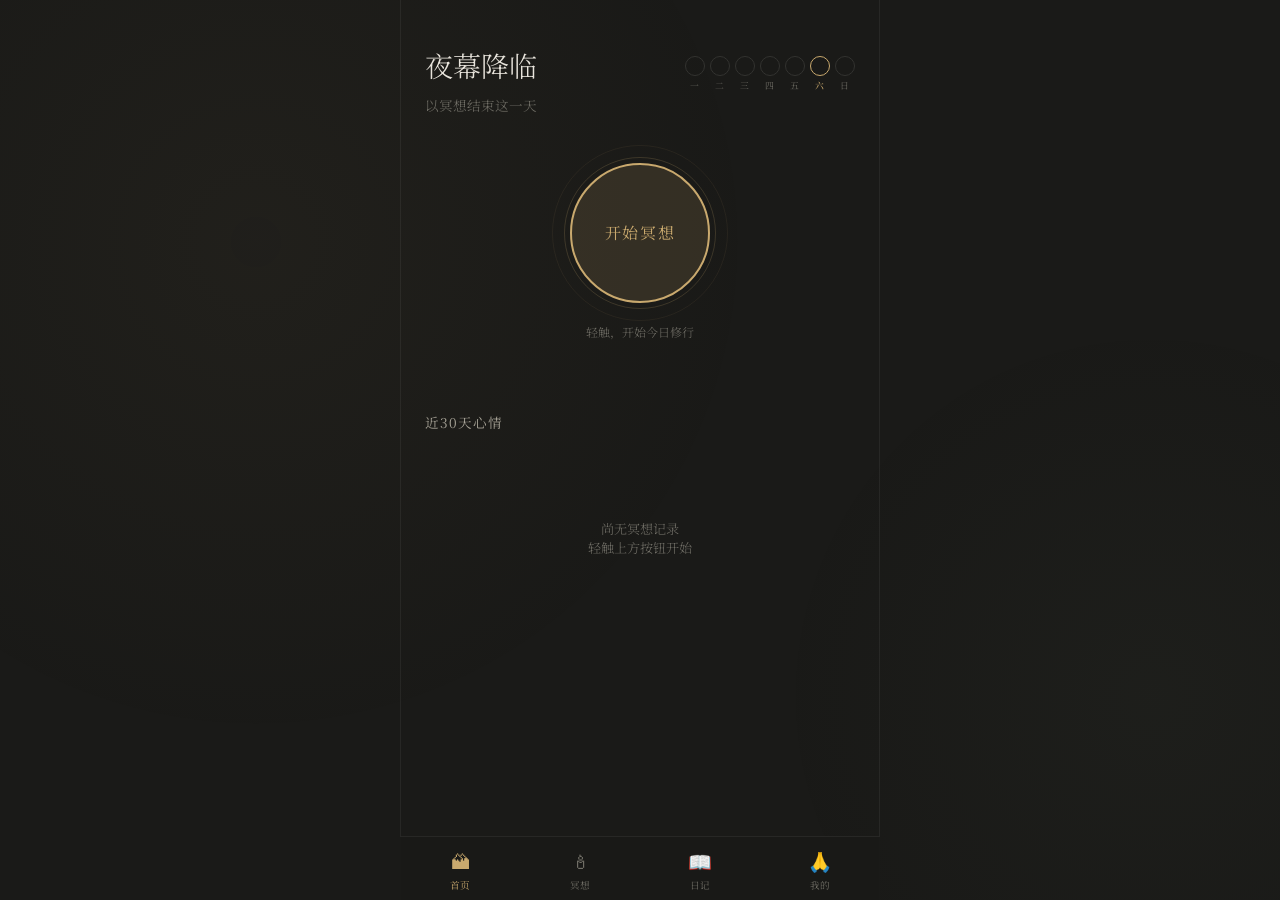
==== index.html @ 870e359d "init: 禅心·冥想日记 v1.0 - 7个页面：首页、冥想设置、计时器、复盘、日记、个人中心、设置 - 20种冥想类型（南传/大乘/身心法门） - 4种法器提示音（木鱼/引磬/丁夏/颂钵，Web " ====
<!DOCTYPE html>
<html lang="zh-CN">
<head>
<meta charset="UTF-8">
<meta name="viewport" content="width=device-width, initial-scale=1.0">
<title>禅心 · 冥想日记</title>
<link rel="preconnect" href="https://fonts.googleapis.com">
<link href="https://fonts.googleapis.com/css2?family=Noto+Serif+SC:wght@200;300;400;500;600&family=EB+Garamond:ital,wght@0,400;0,500;1,400&display=swap" rel="stylesheet">
<link rel="stylesheet" href="css/style.css">
</head>
<body>

<div class="atmosphere"></div>

<div class="app-container">
  <div class="page-content">
    <div class="home-top-row">
      <div class="home-greeting">
        <h1 id="greeting-text">静坐片刻</h1>
        <p id="greeting-sub">让心安住于当下</p>
      </div>
      <div class="week-dots" id="week-dots"></div>
    </div>

    <div class="start-section">
      <a href="meditate.html" class="start-btn">开始冥想</a>
      <div class="start-hint">轻触，开始今日修行</div>
    </div>

    <!-- 近30天心情 -->
    <div class="mood-scatter-section">
      <div class="section-header">
        <h2>近30天心情</h2>
      </div>
      <div class="mood-scatter-container" id="mood-scatter">
        <div class="mood-scatter-empty">尚无冥想记录</div>
      </div>
    </div>
  </div>
</div>

<div class="tab-bar">
  <a class="tab-item active" href="index.html">
    <span class="tab-icon">🏔</span>
    <span class="tab-label">首页</span>
  </a>
  <a class="tab-item" href="meditate.html">
    <span class="tab-icon">🕯</span>
    <span class="tab-label">冥想</span>
  </a>
  <a class="tab-item" href="journal.html">
    <span class="tab-icon">📖</span>
    <span class="tab-label">日记</span>
  </a>
  <a class="tab-item" href="profile.html">
    <span class="tab-icon">🙏</span>
    <span class="tab-label">我的</span>
  </a>
</div>

<div class="toast" id="toast"></div>

<script src="js/constants.js"></script>
<script src="js/store.js"></script>
<script src="js/utils.js"></script>
<script src="js/home.js"></script>
</body>
</html>
---- css/style.css ----
/* ===== CSS Variables ===== */
:root {
  --bg-deep: #1a1a18;
  --bg-surface: #222220;
  --bg-card: #2a2a27;
  --bg-elevated: #333330;
  --text-primary: #e8e4dc;
  --text-secondary: #a8a498;
  --text-muted: #706e66;
  --accent-gold: #c9a96e;
  --accent-gold-soft: rgba(201,169,110,0.15);
  --accent-sage: #8fa886;
  --accent-sage-soft: rgba(143,168,134,0.15);
  --accent-rose: #b8898a;
  --accent-rose-soft: rgba(184,137,138,0.15);
  --accent-sky: #8aacb8;
  --accent-sky-soft: rgba(138,172,184,0.15);
  --border-subtle: rgba(255,255,255,0.06);
  --border-light: rgba(255,255,255,0.1);
  --radius-sm: 8px;
  --radius-md: 12px;
  --radius-lg: 20px;
  --radius-xl: 28px;
  --shadow-soft: 0 4px 24px rgba(0,0,0,0.3);
  --shadow-glow: 0 0 40px rgba(201,169,110,0.08);
  --font-serif: 'Noto Serif SC', 'EB Garamond', serif;
  --font-display: 'EB Garamond', 'Noto Serif SC', serif;
}

* { margin: 0; padding: 0; box-sizing: border-box; }
html { font-size: 16px; scroll-behavior: smooth; }

body {
  font-family: var(--font-serif);
  background: var(--bg-deep);
  color: var(--text-primary);
  min-height: 100vh;
  overflow-x: hidden;
  -webkit-font-smoothing: antialiased;
}

.app-container {
  max-width: 480px;
  margin: 0 auto;
  min-height: 100vh;
  position: relative;
}

/* ===== Background Atmosphere ===== */
.atmosphere {
  position: fixed;
  top: 0; left: 0; right: 0; bottom: 0;
  pointer-events: none;
  z-index: 0;
  overflow: hidden;
}

.atmosphere::before {
  content: '';
  position: absolute;
  top: -30%; left: -20%;
  width: 80vw; height: 80vw;
  background: radial-gradient(ellipse, rgba(201,169,110,0.04) 0%, transparent 70%);
  animation: floatOrb 20s ease-in-out infinite;
}

.atmosphere::after {
  content: '';
  position: absolute;
  bottom: -20%; right: -20%;
  width: 60vw; height: 60vw;
  background: radial-gradient(ellipse, rgba(143,168,134,0.03) 0%, transparent 70%);
  animation: floatOrb 25s ease-in-out infinite reverse;
}

@keyframes floatOrb {
  0%, 100% { transform: translate(0, 0); }
  33% { transform: translate(5vw, -3vh); }
  66% { transform: translate(-3vw, 5vh); }
}

/* ===== Navigation ===== */
.nav-bar {
  position: sticky;
  top: 0;
  z-index: 100;
  display: flex;
  align-items: center;
  justify-content: space-between;
  padding: 16px 24px;
  background: rgba(26,26,24,0.85);
  backdrop-filter: blur(20px);
  -webkit-backdrop-filter: blur(20px);
  border-bottom: 1px solid var(--border-subtle);
}

.nav-brand {
  font-family: var(--font-display);
  font-size: 1.25rem;
  font-weight: 400;
  color: var(--accent-gold);
  letter-spacing: 0.08em;
}

.nav-brand span {
  font-size: 0.75rem;
  color: var(--text-muted);
  margin-left: 8px;
  letter-spacing: 0.15em;
  text-transform: uppercase;
}

.nav-actions { display: flex; gap: 8px; }

.nav-btn {
  width: 36px; height: 36px;
  border-radius: 50%;
  border: 1px solid var(--border-light);
  background: transparent;
  color: var(--text-secondary);
  cursor: pointer;
  display: flex;
  align-items: center;
  justify-content: center;
  font-size: 0.85rem;
  transition: all 0.3s ease;
}

.nav-btn:hover {
  border-color: var(--accent-gold);
  color: var(--accent-gold);
}

/* ===== Page Content ===== */
.page-content {
  padding: 0 24px 100px;
  position: relative;
  z-index: 1;
  animation: fadeIn 0.5s ease;
}

@keyframes fadeIn {
  from { opacity: 0; transform: translateY(12px); }
  to { opacity: 1; transform: translateY(0); }
}

/* ===== Home: Top Row (Greeting + Week Dots) ===== */
.home-top-row {
  display: flex;
  align-items: flex-start;
  justify-content: space-between;
  gap: 12px;
  padding: 48px 0 8px;
}

.home-greeting { flex: 1; }

.home-greeting h1 {
  font-family: var(--font-display);
  font-size: 1.75rem;
  font-weight: 300;
  line-height: 1.4;
  color: var(--text-primary);
}

.home-greeting p {
  font-size: 0.85rem;
  color: var(--text-muted);
  margin-top: 8px;
  font-weight: 300;
}

/* ===== Week Section (compact, right side of greeting) ===== */
.week-dots {
  display: flex;
  flex-direction: column;
  align-items: center;
  gap: 4px;
  padding-top: 8px;
  flex-shrink: 0;
}

.week-dot-row {
  display: flex;
  align-items: center;
  gap: 5px;
}

.week-dot-item {
  display: flex;
  flex-direction: column;
  align-items: center;
  gap: 3px;
}

.week-dot-label {
  font-size: 0.55rem;
  color: var(--text-muted);
  letter-spacing: 0.02em;
}

.week-dot-label.today {
  color: var(--accent-gold);
  font-weight: 500;
}

.week-dot-circle {
  width: 20px;
  height: 20px;
  border-radius: 50%;
  border: 1.5px solid var(--bg-elevated);
  background: transparent;
  transition: all 0.4s ease;
  position: relative;
}

.week-dot-circle.filled {
  border-color: var(--accent-gold);
  background: var(--accent-gold);
  box-shadow: 0 0 8px rgba(201,169,110,0.2);
}

.week-dot-circle.filled::after {
  content: '';
  position: absolute;
  top: 50%;
  left: 50%;
  transform: translate(-50%, -50%);
  width: 5px;
  height: 5px;
  border-radius: 50%;
  background: var(--bg-deep);
}

.week-dot-circle.today-empty {
  border-color: var(--accent-gold);
}

/* ===== Mood Scatter Section ===== */
.mood-scatter-section {
  margin-top: 4px;
}

.mood-scatter-container {
  position: relative;
  width: 100%;
  height: 180px;
  border-radius: var(--radius-lg);
  overflow: hidden;
}

.mood-scatter-empty {
  position: absolute;
  top: 50%;
  left: 50%;
  transform: translate(-50%, -50%);
  font-size: 0.82rem;
  color: var(--text-muted);
  font-weight: 300;
  text-align: center;
}

.mood-bubble {
  position: absolute;
  border-radius: 50%;
  display: flex;
  align-items: center;
  justify-content: center;
  font-size: 1.1rem;
  cursor: default;
  user-select: none;
  transition: transform 0.15s ease;
  animation: bubbleIn 0.5s cubic-bezier(0.34, 1.56, 0.64, 1) both;
}

.mood-bubble:hover {
  transform: scale(1.15);
}

.mood-bubble-label {
  position: absolute;
  bottom: -16px;
  left: 50%;
  transform: translateX(-50%);
  font-size: 0.6rem;
  color: var(--text-muted);
  white-space: nowrap;
  pointer-events: none;
}

@keyframes bubbleIn {
  0% { transform: scale(0); opacity: 0; }
  100% { transform: scale(1); opacity: 1; }
}

/* ===== Start Button ===== */
.start-section {
  display: flex;
  flex-direction: column;
  align-items: center;
  padding: 40px 0;
}

.start-btn {
  width: 140px; height: 140px;
  border-radius: 50%;
  border: 2px solid var(--accent-gold);
  background: var(--accent-gold-soft);
  color: var(--accent-gold);
  font-family: var(--font-serif);
  font-size: 1rem;
  font-weight: 400;
  cursor: pointer;
  position: relative;
  transition: all 0.4s ease;
  letter-spacing: 0.1em;
  display: flex;
  align-items: center;
  justify-content: center;
  text-decoration: none;
  text-align: center;
  line-height: 1.4;
}

.start-btn::before {
  content: '';
  position: absolute;
  inset: -8px;
  border-radius: 50%;
  border: 1px solid rgba(201,169,110,0.2);
  animation: pulseRing 3s ease-in-out infinite;
}

.start-btn::after {
  content: '';
  position: absolute;
  inset: -20px;
  border-radius: 50%;
  border: 1px solid rgba(201,169,110,0.08);
  animation: pulseRing 3s ease-in-out infinite 0.5s;
}

@keyframes pulseRing {
  0%, 100% { transform: scale(1); opacity: 1; }
  50% { transform: scale(1.08); opacity: 0.5; }
}

.start-btn:hover {
  background: rgba(201,169,110,0.25);
  transform: scale(1.05);
  box-shadow: var(--shadow-glow);
}

.start-hint {
  font-size: 0.75rem;
  color: var(--text-muted);
  margin-top: 20px;
  font-weight: 300;
}

/* ===== Section Header ===== */
.section-header {
  display: flex;
  align-items: center;
  justify-content: space-between;
  margin: 32px 0 16px;
}

.section-header h2 {
  font-size: 0.85rem;
  font-weight: 400;
  color: var(--text-secondary);
  letter-spacing: 0.08em;
}

.section-header a {
  font-size: 0.75rem;
  color: var(--accent-gold);
  text-decoration: none;
  cursor: pointer;
}

/* ===== Entry Card ===== */
.entry-card {
  background: var(--bg-card);
  border: 1px solid var(--border-subtle);
  border-radius: var(--radius-md);
  padding: 18px 20px;
  margin-bottom: 12px;
  cursor: pointer;
  transition: all 0.3s ease;
}

.entry-card:hover {
  border-color: var(--border-light);
  transform: translateY(-1px);
}

.entry-card-header {
  display: flex;
  align-items: center;
  justify-content: space-between;
  margin-bottom: 10px;
}

.entry-type-badge {
  font-size: 0.7rem;
  padding: 3px 10px;
  border-radius: 20px;
  font-weight: 400;
  letter-spacing: 0.03em;
}

.badge-focus { background: var(--accent-gold-soft); color: var(--accent-gold); }
.badge-breath { background: var(--accent-sage-soft); color: var(--accent-sage); }
.badge-body { background: var(--accent-rose-soft); color: var(--accent-rose); }
.badge-loving { background: var(--accent-sky-soft); color: var(--accent-sky); }

.entry-date { font-size: 0.7rem; color: var(--text-muted); }

.entry-moods {
  display: flex;
  align-items: center;
  gap: 8px;
  margin-bottom: 8px;
  font-size: 0.8rem;
  color: var(--text-secondary);
}

.mood-arrow { color: var(--text-muted); font-size: 0.7rem; }

.entry-insight {
  font-size: 0.8rem;
  color: var(--text-secondary);
  line-height: 1.6;
  font-weight: 300;
  display: -webkit-box;
  -webkit-line-clamp: 2;
  -webkit-box-orient: vertical;
  overflow: hidden;
}

.entry-duration { font-size: 0.7rem; color: var(--text-muted); margin-top: 8px; }

/* ===== Setup: Meditate Page ===== */
.setup-header { text-align: center; padding: 48px 0 32px; }

.setup-header h1 {
  font-family: var(--font-display);
  font-size: 1.5rem;
  font-weight: 300;
  margin-bottom: 8px;
}

.setup-header p { font-size: 0.8rem; color: var(--text-muted); font-weight: 300; }

.setup-section { margin-bottom: 28px; }
.setup-section:first-child { margin-top: 20px; }

.setup-label {
  font-size: 0.75rem;
  color: var(--text-muted);
  letter-spacing: 0.1em;
  margin-bottom: 12px;
  text-transform: uppercase;
}

.mood-grid { display: grid; grid-template-columns: repeat(3, 1fr); gap: 10px; }

.mood-option {
  background: var(--bg-card);
  border: 1px solid var(--border-subtle);
  border-radius: var(--radius-md);
  padding: 14px 8px;
  text-align: center;
  cursor: pointer;
  transition: all 0.3s ease;
}

.mood-option:hover { border-color: var(--border-light); }

.mood-option.selected {
  border-color: var(--accent-gold);
  background: var(--accent-gold-soft);
}

.mood-icon { font-size: 1.4rem; margin-bottom: 6px; display: block; }
.mood-name { font-size: 0.72rem; color: var(--text-secondary); font-weight: 400; }

.type-scroll {
  display: flex;
  flex-wrap: wrap;
  gap: 10px;
}

.type-scroll::-webkit-scrollbar { display: none; }

.type-option {
  background: var(--bg-card);
  border: 1px solid var(--border-subtle);
  border-radius: var(--radius-lg);
  padding: 12px 16px;
  text-align: center;
  cursor: pointer;
  transition: all 0.3s ease;
  flex: 1 1 calc(33.33% - 8px);
  min-width: 90px;
  max-width: calc(50% - 6px);
}

.type-option:hover { border-color: var(--border-light); }

.type-option.selected {
  border-color: var(--accent-sage);
  background: var(--accent-sage-soft);
}

.type-icon { font-size: 1.3rem; margin-bottom: 6px; display: block; }
.type-name { font-size: 0.72rem; color: var(--text-secondary); font-weight: 400; }

.duration-presets { display: flex; flex-wrap: wrap; gap: 10px; margin-bottom: 16px; }

.duration-preset {
  flex: 1 1 calc(16.66% - 10px);
  min-width: 56px;
  background: var(--bg-card);
  border: 1px solid var(--border-subtle);
  border-radius: var(--radius-sm);
  padding: 12px 8px;
  text-align: center;
  cursor: pointer;
  transition: all 0.3s ease;
  font-family: var(--font-serif);
  font-size: 0.85rem;
  color: var(--text-secondary);
}

.duration-preset:hover { border-color: var(--border-light); }

.duration-preset.selected {
  border-color: var(--accent-gold);
  background: var(--accent-gold-soft);
  color: var(--accent-gold);
}

.duration-preset small {
  display: block;
  font-size: 0.65rem;
  color: var(--text-muted);
  margin-top: 2px;
}

.sound-scroll { display: flex; gap: 10px; }

.sound-option {
  flex: 1;
  background: var(--bg-card);
  border: 1px solid var(--border-subtle);
  border-radius: var(--radius-md);
  padding: 14px 12px;
  text-align: center;
  cursor: pointer;
  transition: all 0.3s ease;
  position: relative;
}

.sound-option:hover { border-color: var(--border-light); }

.sound-option.selected {
  border-color: var(--accent-gold);
  background: var(--accent-gold-soft);
}

.sound-option .sound-icon { font-size: 1.4rem; display: block; margin-bottom: 6px; }
.sound-option .sound-name { font-size: 0.72rem; color: var(--text-secondary); font-weight: 400; }

.sound-option .sound-play {
  position: absolute;
  top: 6px; right: 8px;
  width: 20px; height: 20px;
  border-radius: 50%;
  border: none;
  background: transparent;
  color: var(--text-muted);
  font-size: 0.6rem;
  cursor: pointer;
  display: flex;
  align-items: center;
  justify-content: center;
  transition: all 0.2s ease;
  padding: 0;
}

.sound-option .sound-play:hover { color: var(--accent-gold); }
.sound-option.selected .sound-play { color: var(--accent-gold); }

/* ===== Type "More" Button ===== */
.type-more-btn {
  background: var(--bg-card);
  border: 1px dashed var(--border-light);
  border-radius: var(--radius-lg);
  padding: 12px 16px;
  text-align: center;
  cursor: pointer;
  transition: all 0.3s ease;
  flex: 1 1 calc(33.33% - 8px);
  min-width: 90px;
  max-width: calc(50% - 6px);
  display: flex;
  flex-direction: column;
  align-items: center;
  justify-content: center;
  gap: 6px;
}

.type-more-btn:hover {
  border-color: var(--accent-gold);
  background: var(--accent-gold-soft);
}

.type-more-icon {
  font-size: 1.3rem;
  color: var(--text-muted);
}

.type-more-text {
  font-size: 0.72rem;
  color: var(--text-muted);
  font-weight: 400;
}

/* ===== Duration "Custom" Button ===== */
.duration-custom-btn {
  flex: 1 1 calc(16.66% - 10px);
  min-width: 56px;
  background: var(--bg-card);
  border: 1px dashed var(--border-light);
  border-radius: var(--radius-sm);
  padding: 12px 8px;
  text-align: center;
  cursor: pointer;
  transition: all 0.3s ease;
  font-family: var(--font-serif);
  font-size: 0.85rem;
  color: var(--text-muted);
  display: flex;
  flex-direction: column;
  align-items: center;
  gap: 2px;
}

.duration-custom-btn:hover {
  border-color: var(--accent-gold);
  color: var(--accent-gold);
}

.duration-custom-btn.selected {
  border-color: var(--accent-gold);
  border-style: solid;
  background: var(--accent-gold-soft);
  color: var(--accent-gold);
}

.duration-custom-btn small {
  display: block;
  font-size: 0.65rem;
  color: var(--text-muted);
  margin-top: 2px;
}

/* ===== Setup Bottom Sheet (Type Picker / Custom Duration) ===== */
.setup-sheet-overlay {
  display: none;
  position: fixed;
  inset: 0;
  background: rgba(0,0,0,0.6);
  z-index: 250;
  align-items: flex-end;
  justify-content: center;
}

.setup-sheet-overlay.active { display: flex; animation: fadeIn 0.3s ease; }

.setup-sheet {
  width: 100%;
  max-width: 480px;
  max-height: 70vh;
  background: var(--bg-surface);
  border-radius: var(--radius-xl) var(--radius-xl) 0 0;
  padding: 8px 24px 32px;
  overflow-y: auto;
  animation: slideUp 0.35s ease;
}

.setup-sheet-handle {
  width: 36px; height: 4px;
  background: var(--text-muted);
  border-radius: 2px;
  margin: 8px auto 16px;
}

.setup-sheet-title {
  font-family: var(--font-display);
  font-size: 1.1rem;
  font-weight: 400;
  text-align: center;
  margin-bottom: 16px;
  color: var(--text-primary);
}

/* Type picker list in sheet */
.type-picker-list {
  display: grid;
  grid-template-columns: 1fr 1fr;
  gap: 10px;
}

.type-picker-item {
  display: flex;
  align-items: center;
  gap: 10px;
  padding: 12px 14px;
  background: var(--bg-card);
  border: 1px solid var(--border-subtle);
  border-radius: var(--radius-md);
  cursor: pointer;
  transition: all 0.25s ease;
  user-select: none;
}

.type-picker-item:hover { border-color: var(--border-light); }

.type-picker-item.selected {
  border-color: var(--accent-sage);
  background: var(--accent-sage-soft);
}

.type-picker-icon { font-size: 1.1rem; flex-shrink: 0; }

.type-picker-name {
  font-size: 0.82rem;
  color: var(--text-secondary);
  font-weight: 400;
}

.type-picker-item.selected .type-picker-name {
  color: var(--accent-sage);
}

/* Custom duration sheet */
.custom-dur-section {
  text-align: center;
  padding: 8px 0 24px;
}

.custom-dur-value {
  font-family: var(--font-display);
  font-size: 3rem;
  font-weight: 300;
  color: var(--accent-gold);
  margin-bottom: 4px;
}

.custom-dur-unit {
  font-size: 0.8rem;
  color: var(--text-muted);
  margin-bottom: 20px;
}

.custom-dur-slider {
  width: 100%;
  -webkit-appearance: none;
  appearance: none;
  height: 4px;
  background: var(--bg-elevated);
  border-radius: 2px;
  outline: none;
  margin-bottom: 8px;
}

.custom-dur-slider::-webkit-slider-thumb {
  -webkit-appearance: none;
  appearance: none;
  width: 24px;
  height: 24px;
  border-radius: 50%;
  background: var(--accent-gold);
  cursor: pointer;
  border: none;
}

.custom-dur-slider::-moz-range-thumb {
  width: 24px;
  height: 24px;
  border-radius: 50%;
  background: var(--accent-gold);
  cursor: pointer;
  border: none;
}

.custom-dur-labels {
  display: flex;
  justify-content: space-between;
  font-size: 0.7rem;
  color: var(--text-muted);
  margin-bottom: 20px;
}

.custom-dur-confirm {
  width: 100%;
  padding: 14px;
  border: none;
  border-radius: var(--radius-lg);
  background: var(--accent-gold);
  color: var(--bg-deep);
  font-family: var(--font-serif);
  font-size: 0.95rem;
  font-weight: 500;
  cursor: pointer;
  letter-spacing: 0.1em;
  transition: all 0.3s ease;
}

.custom-dur-confirm:hover { background: #d4b578; }

.begin-btn {
  width: 100%;
  padding: 16px;
  border: 1px solid var(--accent-gold);
  border-radius: var(--radius-lg);
  background: var(--accent-gold-soft);
  color: var(--accent-gold);
  font-family: var(--font-serif);
  font-size: 1rem;
  font-weight: 400;
  cursor: pointer;
  letter-spacing: 0.15em;
  transition: all 0.3s ease;
  margin-top: 16px;
}

.begin-btn:hover { background: rgba(201,169,110,0.25); }
.begin-btn:disabled { opacity: 0.4; cursor: not-allowed; }

/* ===== Timer ===== */
.timer-screen {
  display: flex;
  flex-direction: column;
  align-items: center;
  justify-content: center;
  min-height: calc(100vh - 140px);
  padding: 0 24px;
  width: 100%;
  box-sizing: border-box;
}

.timer-type-label {
  font-size: 0.75rem;
  color: var(--text-muted);
  letter-spacing: 0.15em;
  text-transform: uppercase;
  margin-bottom: 32px;
}

.timer-ring-container {
  position: relative;
  width: 260px; height: 260px;
  margin: 0 auto 36px;
  flex-shrink: 0;
}

.timer-ring-svg { width: 100%; height: 100%; transform: rotate(-90deg); }

.timer-ring-bg { fill: none; stroke: var(--bg-elevated); stroke-width: 3; }

.timer-ring-progress {
  fill: none;
  stroke: var(--accent-gold);
  stroke-width: 3;
  stroke-linecap: round;
  transition: stroke-dashoffset 1s linear;
}

.timer-display {
  position: absolute;
  top: 50%; left: 50%;
  transform: translate(-50%, -50%);
  text-align: center;
}

.timer-time {
  font-family: var(--font-display);
  font-size: 2.8rem;
  font-weight: 300;
  color: var(--text-primary);
  letter-spacing: 0.05em;
}

.timer-breath-hint {
  font-size: 0.75rem;
  color: var(--accent-sage);
  margin-top: 4px;
  font-weight: 300;
  letter-spacing: 0.08em;
  opacity: 0;
  transition: opacity 0.8s ease;
}

.timer-breath-hint.visible { opacity: 1; }

.breath-circle {
  position: absolute;
  top: 50%; left: 50%;
  transform: translate(-50%, -50%);
  width: 120px; height: 120px;
  border-radius: 50%;
  background: radial-gradient(circle, rgba(201,169,110,0.08) 0%, transparent 70%);
  pointer-events: none;
  animation: breathPulse 8s ease-in-out infinite;
}

@keyframes breathPulse {
  0%, 100% { transform: translate(-50%, -50%) scale(0.6); opacity: 0.3; }
  25% { transform: translate(-50%, -50%) scale(1); opacity: 0.8; }
  50% { transform: translate(-50%, -50%) scale(1); opacity: 0.6; }
  75% { transform: translate(-50%, -50%) scale(0.6); opacity: 0.3; }
}

.timer-controls {
  display: flex;
  gap: 24px;
  align-items: center;
  justify-content: center;
}

.timer-ctrl-btn {
  width: 48px; height: 48px;
  border-radius: 50%;
  border: 1px solid var(--border-light);
  background: var(--bg-card);
  color: var(--text-secondary);
  font-size: 1rem;
  cursor: pointer;
  display: flex;
  align-items: center;
  justify-content: center;
  transition: all 0.3s ease;
}

.timer-ctrl-btn:hover {
  border-color: var(--accent-gold);
  color: var(--accent-gold);
}

.timer-ctrl-btn.primary {
  width: 64px; height: 64px;
  border-color: var(--accent-gold);
  background: var(--accent-gold-soft);
  color: var(--accent-gold);
  font-size: 1.2rem;
}

/* ===== Reflection ===== */
.reflection-header { text-align: center; padding: 32px 0 24px; }

.reflection-header h1 {
  font-family: var(--font-display);
  font-size: 1.5rem;
  font-weight: 300;
  margin-bottom: 4px;
}

.reflection-header p { font-size: 0.8rem; color: var(--accent-sage); font-weight: 300; }

.reflection-section { margin-bottom: 24px; }

.insight-textarea {
  width: 100%;
  min-height: 140px;
  background: var(--bg-card);
  border: 1px solid var(--border-subtle);
  border-radius: var(--radius-md);
  padding: 16px;
  color: var(--text-primary);
  font-family: var(--font-serif);
  font-size: 0.9rem;
  font-weight: 300;
  line-height: 1.8;
  resize: vertical;
  transition: border-color 0.3s ease;
}

.insight-textarea:focus { outline: none; border-color: var(--accent-gold); }
.insight-textarea::placeholder { color: var(--text-muted); }

.save-btn {
  width: 100%;
  padding: 16px;
  border: none;
  border-radius: var(--radius-lg);
  background: var(--accent-gold);
  color: var(--bg-deep);
  font-family: var(--font-serif);
  font-size: 0.95rem;
  font-weight: 500;
  cursor: pointer;
  letter-spacing: 0.1em;
  transition: all 0.3s ease;
  margin-top: 8px;
}

.save-btn:hover { background: #d4b578; transform: translateY(-1px); }

/* ===== Journal Page ===== */
.journal-header { padding: 48px 0 16px; }

.journal-month-nav {
  display: flex;
  align-items: center;
  justify-content: center;
  gap: 16px;
}

.journal-month-btn {
  width: 36px;
  height: 36px;
  border-radius: 50%;
  border: 1px solid var(--border-light);
  background: transparent;
  color: var(--text-secondary);
  font-size: 1.2rem;
  cursor: pointer;
  display: flex;
  align-items: center;
  justify-content: center;
  transition: all 0.2s ease;
  line-height: 1;
}

.journal-month-btn:hover {
  border-color: var(--accent-gold);
  color: var(--accent-gold);
}

.journal-month-nav h1 {
  font-family: var(--font-display);
  font-size: 1.25rem;
  font-weight: 400;
  min-width: 120px;
  text-align: center;
  color: var(--text-primary);
  letter-spacing: 0.05em;
}

.journal-filters {
  display: flex;
  gap: 8px;
  margin-bottom: 20px;
  overflow-x: auto;
  -webkit-overflow-scrolling: touch;
}

.journal-filters::-webkit-scrollbar { display: none; }

.filter-chip {
  flex-shrink: 0;
  padding: 8px 16px;
  border-radius: 20px;
  border: 1px solid var(--border-subtle);
  background: transparent;
  color: var(--text-secondary);
  font-family: var(--font-serif);
  font-size: 0.75rem;
  cursor: pointer;
  transition: all 0.3s ease;
}

.filter-chip.active {
  border-color: var(--accent-gold);
  background: var(--accent-gold-soft);
  color: var(--accent-gold);
}

.journal-empty { text-align: center; padding: 60px 0; color: var(--text-muted); }

.journal-empty-icon { font-size: 2.5rem; margin-bottom: 16px; opacity: 0.5; }
.journal-empty p { font-size: 0.85rem; font-weight: 300; }

/* ===== Modal (Detail / Share) ===== */
.modal-overlay {
  display: none;
  position: fixed;
  inset: 0;
  background: rgba(0,0,0,0.7);
  z-index: 200;
  align-items: flex-end;
  justify-content: center;
}

.modal-overlay.active { display: flex; animation: fadeIn 0.3s ease; }

.modal-sheet {
  width: 100%;
  max-width: 480px;
  max-height: 85vh;
  background: var(--bg-surface);
  border-radius: var(--radius-xl) var(--radius-xl) 0 0;
  padding: 8px 24px 32px;
  overflow-y: auto;
  animation: slideUp 0.35s ease;
}

@keyframes slideUp {
  from { transform: translateY(100%); }
  to { transform: translateY(0); }
}

.modal-handle {
  width: 36px; height: 4px;
  background: var(--text-muted);
  border-radius: 2px;
  margin: 8px auto 20px;
}

.modal-close {
  width: 32px; height: 32px;
  border-radius: 50%;
  border: 1px solid var(--border-light);
  background: transparent;
  color: var(--text-secondary);
  cursor: pointer;
  display: flex;
  align-items: center;
  justify-content: center;
  font-size: 0.85rem;
}

.detail-header {
  display: flex;
  align-items: flex-start;
  justify-content: space-between;
  margin-bottom: 20px;
}

.detail-type {
  font-size: 0.8rem;
  padding: 4px 14px;
  border-radius: 20px;
  display: inline-block;
  margin-bottom: 8px;
}

.detail-date { font-size: 0.75rem; color: var(--text-muted); }
.detail-duration { font-size: 0.75rem; color: var(--text-muted); margin-bottom: 16px; }

.detail-moods-section {
  display: flex;
  align-items: center;
  gap: 16px;
  padding: 16px;
  background: var(--bg-card);
  border-radius: var(--radius-md);
  margin-bottom: 20px;
}

.detail-mood { text-align: center; flex: 1; }
.detail-mood-icon { font-size: 1.5rem; display: block; margin-bottom: 4px; }
.detail-mood-label { font-size: 0.7rem; color: var(--text-muted); }
.detail-mood-arrow { color: var(--accent-gold); font-size: 1.2rem; }

.detail-insight-label {
  font-size: 0.7rem;
  color: var(--text-muted);
  letter-spacing: 0.1em;
  text-transform: uppercase;
  margin-bottom: 8px;
}

.detail-insight-text {
  font-size: 0.9rem;
  line-height: 1.8;
  color: var(--text-primary);
  font-weight: 300;
  margin-bottom: 24px;
  white-space: pre-wrap;
}

.share-btn {
  width: 100%;
  padding: 14px;
  border: 1px solid var(--accent-gold);
  border-radius: var(--radius-lg);
  background: transparent;
  color: var(--accent-gold);
  font-family: var(--font-serif);
  font-size: 0.85rem;
  cursor: pointer;
  letter-spacing: 0.08em;
  transition: all 0.3s ease;
  display: flex;
  align-items: center;
  justify-content: center;
  gap: 8px;
}

.share-btn:hover { background: var(--accent-gold-soft); }

/* ===== Share Card ===== */
.share-card-preview {
  background: linear-gradient(145deg, #2a2a27, #1a1a18);
  border-radius: var(--radius-lg);
  padding: 32px 24px;
  text-align: center;
  margin-bottom: 20px;
  position: relative;
  overflow: hidden;
}

.share-card-preview::before {
  content: '';
  position: absolute;
  top: -50%; left: -50%;
  width: 200%; height: 200%;
  background: radial-gradient(ellipse at 30% 20%, rgba(201,169,110,0.06) 0%, transparent 50%);
}

.share-brand {
  font-family: var(--font-display);
  font-size: 0.8rem;
  color: var(--accent-gold);
  letter-spacing: 0.15em;
  margin-bottom: 16px;
  position: relative;
}

.share-insight-text {
  font-size: 0.9rem;
  line-height: 1.8;
  color: var(--text-primary);
  font-weight: 300;
  margin-bottom: 16px;
  position: relative;
  font-style: italic;
}

.share-meta { font-size: 0.7rem; color: var(--text-muted); position: relative; }

.share-actions { display: flex; gap: 10px; }

.share-action-btn {
  flex: 1;
  padding: 12px;
  border-radius: var(--radius-md);
  border: 1px solid var(--border-subtle);
  background: var(--bg-card);
  color: var(--text-secondary);
  font-family: var(--font-serif);
  font-size: 0.8rem;
  cursor: pointer;
  transition: all 0.3s ease;
  display: flex;
  align-items: center;
  justify-content: center;
  gap: 6px;
}

.share-action-btn:hover { border-color: var(--accent-gold); color: var(--accent-gold); }

.share-action-btn.primary-action {
  background: var(--accent-gold);
  border-color: var(--accent-gold);
  color: var(--bg-deep);
}

/* ===== Toast ===== */
.toast {
  position: fixed;
  bottom: 80px;
  left: 50%;
  transform: translateX(-50%) translateY(20px);
  background: var(--bg-elevated);
  border: 1px solid var(--border-light);
  color: var(--text-primary);
  padding: 12px 24px;
  border-radius: var(--radius-lg);
  font-size: 0.8rem;
  z-index: 300;
  opacity: 0;
  transition: all 0.3s ease;
  pointer-events: none;
}

.toast.show { opacity: 1; transform: translateX(-50%) translateY(0); }

/* ===== Tab Bar ===== */
.tab-bar {
  position: fixed;
  bottom: 0;
  left: 50%;
  transform: translateX(-50%);
  width: 100%;
  max-width: 480px;
  display: flex;
  background: rgba(26,26,24,0.9);
  backdrop-filter: blur(20px);
  -webkit-backdrop-filter: blur(20px);
  border-top: 1px solid var(--border-subtle);
  z-index: 100;
  padding-bottom: env(safe-area-inset-bottom, 0);
}

.tab-item {
  flex: 1;
  display: flex;
  flex-direction: column;
  align-items: center;
  padding: 10px 0 8px;
  cursor: pointer;
  transition: all 0.3s ease;
  border: none;
  background: none;
  color: var(--text-muted);
  font-family: var(--font-serif);
  text-decoration: none;
}

.tab-item.active { color: var(--accent-gold); }

.tab-icon { font-size: 1.2rem; margin-bottom: 4px; }
.tab-label { font-size: 0.6rem; letter-spacing: 0.05em; }

/* ===== Confirm Modal ===== */
.confirm-overlay {
  display: none;
  position: fixed;
  inset: 0;
  background: rgba(0,0,0,0.6);
  z-index: 250;
  align-items: center;
  justify-content: center;
}

.confirm-overlay.active { display: flex; }

.confirm-box {
  background: var(--bg-surface);
  border-radius: var(--radius-lg);
  padding: 28px 24px;
  max-width: 320px;
  width: 90%;
  text-align: center;
}

.confirm-box h3 { font-size: 1rem; font-weight: 400; margin-bottom: 8px; }
.confirm-box p { font-size: 0.8rem; color: var(--text-muted); margin-bottom: 20px; font-weight: 300; }

.confirm-actions { display: flex; gap: 10px; }

.confirm-actions button {
  flex: 1;
  padding: 12px;
  border-radius: var(--radius-md);
  font-family: var(--font-serif);
  font-size: 0.85rem;
  cursor: pointer;
  transition: all 0.3s ease;
}

.confirm-cancel { background: var(--bg-card); border: 1px solid var(--border-subtle); color: var(--text-secondary); }
.confirm-ok { background: var(--accent-rose-soft); border: 1px solid var(--accent-rose); color: var(--accent-rose); }

/* ===== Misc ===== */
::-webkit-scrollbar { width: 4px; }
::-webkit-scrollbar-track { background: transparent; }
::-webkit-scrollbar-thumb { background: var(--bg-elevated); border-radius: 2px; }

.share-canvas { display: none; }

/* ===== Settings Page ===== */
.settings-top-bar {
  display: flex;
  align-items: center;
  justify-content: space-between;
  padding: 20px 24px 0;
}

.settings-top-title {
  font-family: var(--font-display);
  font-size: 1.5rem;
  font-weight: 400;
  color: var(--text-primary);
}

.settings-header {
  text-align: center;
  padding: 32px 0 8px;
}
.settings-header h1 {
  font-size: 1.5rem;
  font-weight: 400;
  color: var(--text-primary);
  margin-bottom: 6px;
}
.settings-header p {
  font-size: 0.8rem;
  color: var(--text-muted);
  font-weight: 300;
}

.settings-section {
  margin-top: 28px;
}

.settings-section-header {
  display: flex;
  align-items: center;
  justify-content: space-between;
  margin-bottom: 4px;
}

.settings-section-header h2 {
  font-size: 1rem;
  font-weight: 500;
  color: var(--text-primary);
}

.settings-count {
  font-size: 0.8rem;
  color: var(--accent-gold);
  font-weight: 400;
  transition: color 0.3s;
}
.settings-count.warn {
  color: var(--accent-rose);
}

.settings-hint {
  font-size: 0.72rem;
  color: var(--text-muted);
  margin-bottom: 16px;
  font-weight: 300;
}

.type-toggle-grid {
  display: grid;
  grid-template-columns: 1fr 1fr;
  gap: 10px;
}

.type-toggle-item {
  display: flex;
  align-items: center;
  gap: 10px;
  padding: 14px 14px;
  background: var(--bg-card);
  border: 1px solid var(--border-subtle);
  border-radius: var(--radius-md);
  cursor: pointer;
  transition: all 0.25s ease;
  user-select: none;
}
.type-toggle-item:hover {
  border-color: var(--border-light);
}
.type-toggle-item.on {
  border-color: var(--accent-gold);
  background: var(--accent-gold-soft);
}

.type-toggle-icon {
  font-size: 1.2rem;
  flex-shrink: 0;
}

.type-toggle-name {
  flex: 1;
  font-size: 0.82rem;
  color: var(--text-secondary);
  font-weight: 400;
  white-space: nowrap;
  overflow: hidden;
  text-overflow: ellipsis;
}
.type-toggle-item.on .type-toggle-name {
  color: var(--accent-gold);
}

.type-toggle-switch {
  width: 36px;
  height: 20px;
  border-radius: 10px;
  background: var(--bg-elevated);
  position: relative;
  flex-shrink: 0;
  transition: background 0.25s ease;
}
.type-toggle-switch::after {
  content: '';
  position: absolute;
  top: 2px;
  left: 2px;
  width: 16px;
  height: 16px;
  border-radius: 50%;
  background: var(--text-muted);
  transition: all 0.25s ease;
}
.type-toggle-switch.active {
  background: var(--accent-gold);
}
.type-toggle-switch.active::after {
  left: 18px;
  background: var(--bg-deep);
}

/* Nav back button */
.nav-back {
  font-size: 1.2rem;
  color: var(--accent-gold);
  text-decoration: none;
  padding: 4px 8px;
  transition: opacity 0.2s;
}
.nav-back:hover {
  opacity: 0.7;
}

/* ===== Profile Page ("我的") ===== */
.profile-top-bar {
  display: flex;
  align-items: center;
  justify-content: space-between;
  padding: 20px 24px 0;
}

.profile-title {
  font-family: var(--font-display);
  font-size: 1.5rem;
  font-weight: 400;
  color: var(--text-primary);
}

.profile-stats {
  margin: 16px 0 24px;
}

.profile-stat-highlight {
  display: flex;
  align-items: center;
  justify-content: center;
  gap: 8px;
  padding: 20px 0 16px;
}

.profile-stat-highlight-inner {
  text-align: center;
  min-width: 80px;
}

.wheat-deco {
  width: 36px;
  height: 48px;
  color: var(--accent-gold);
  flex-shrink: 0;
  opacity: 0.45;
  transition: opacity 0.3s ease;
}

.wheat-deco ellipse {
  fill: currentColor;
  opacity: 0.7;
}

.wheat-left {
  transform: scaleX(1);
}

.wheat-right {
  transform: scaleX(-1);
}

.profile-stat-highlight:hover .wheat-deco {
  opacity: 0.7;
}

.profile-stat-highlight-value {
  font-family: var(--font-display);
  font-size: 3rem;
  font-weight: 300;
  color: var(--accent-gold);
  line-height: 1;
}

.profile-stat-highlight-label {
  font-size: 0.75rem;
  color: var(--text-muted);
  margin-top: 8px;
  letter-spacing: 0.06em;
}

.profile-stat-row {
  display: grid;
  grid-template-columns: repeat(3, 1fr);
  gap: 10px;
}

.profile-stat-item {
  background: var(--bg-card);
  border: 1px solid var(--border-subtle);
  border-radius: var(--radius-md);
  padding: 14px 8px;
  text-align: center;
}

.profile-stat-value {
  font-family: var(--font-display);
  font-size: 1.2rem;
  font-weight: 400;
  color: var(--accent-gold);
  line-height: 1;
}

.profile-stat-label {
  font-size: 0.65rem;
  color: var(--text-muted);
  margin-top: 6px;
  letter-spacing: 0.04em;
}

/* ===== Calendar ===== */
.calendar-section {
  background: var(--bg-card);
  border: 1px solid var(--border-subtle);
  border-radius: var(--radius-lg);
  padding: 20px 16px;
  margin-bottom: 16px;
}

.calendar-header {
  display: flex;
  align-items: center;
  justify-content: space-between;
  margin-bottom: 16px;
}

.calendar-title-group {
  display: flex;
  flex-direction: column;
  align-items: center;
  gap: 2px;
}

.calendar-nav-btn {
  width: 36px;
  height: 36px;
  border-radius: 50%;
  border: 1px solid var(--border-light);
  background: transparent;
  color: var(--text-secondary);
  font-size: 1.1rem;
  cursor: pointer;
  display: flex;
  align-items: center;
  justify-content: center;
  transition: all 0.2s ease;
  line-height: 1;
}

.calendar-nav-btn:hover {
  border-color: var(--accent-gold);
  color: var(--accent-gold);
}

.calendar-month-label {
  font-family: var(--font-display);
  font-size: 1rem;
  font-weight: 400;
  color: var(--text-primary);
  letter-spacing: 0.05em;
}

.calendar-month-sub {
  font-size: 0.65rem;
  color: var(--text-muted);
  font-weight: 300;
}

.calendar-weekdays {
  display: grid;
  grid-template-columns: repeat(7, 1fr);
  text-align: center;
  margin-bottom: 8px;
}

.calendar-weekdays span {
  font-size: 0.65rem;
  color: var(--text-muted);
  padding: 4px 0;
  letter-spacing: 0.05em;
}

.calendar-days {
  display: grid;
  grid-template-columns: repeat(7, 1fr);
  gap: 4px;
}

.cal-day {
  aspect-ratio: 1;
  display: flex;
  flex-direction: column;
  align-items: center;
  justify-content: center;
  border-radius: var(--radius-sm);
  cursor: pointer;
  transition: all 0.2s ease;
  position: relative;
}

.cal-day:hover {
  background: var(--bg-elevated);
}

.cal-day-empty {
  cursor: default;
}

.cal-day-empty:hover {
  background: transparent;
}

.cal-day-num {
  font-size: 0.78rem;
  color: var(--text-secondary);
  font-weight: 400;
  line-height: 1;
}

.cal-day-dot {
  width: 4px;
  height: 4px;
  border-radius: 50%;
  background: var(--accent-sage);
  margin-top: 3px;
}

.cal-day-today .cal-day-num {
  color: var(--accent-gold);
  font-weight: 500;
}

.cal-day-has-entry .cal-day-num {
  color: var(--text-primary);
}

.cal-day-selected {
  background: var(--accent-gold-soft);
}

.cal-day-selected .cal-day-num {
  color: var(--accent-gold);
  font-weight: 500;
}

/* Calendar Day Detail */
.calendar-day-detail {
  margin-bottom: 24px;
}

.cal-detail-header {
  font-size: 0.8rem;
  color: var(--text-secondary);
  margin-bottom: 10px;
  font-weight: 400;
}

.cal-detail-empty {
  text-align: center;
  padding: 12px;
  color: var(--text-muted);
  font-size: 0.8rem;
  font-weight: 300;
}

.cal-detail-entry {
  display: flex;
  align-items: center;
  justify-content: space-between;
  padding: 12px 16px;
  background: var(--bg-card);
  border: 1px solid var(--border-subtle);
  border-radius: var(--radius-md);
  margin-bottom: 8px;
}

.cal-detail-entry-left {
  display: flex;
  align-items: center;
  gap: 12px;
}

.cal-detail-icon {
  font-size: 1.2rem;
}

.cal-detail-info {
  display: flex;
  flex-direction: column;
  gap: 2px;
}

.cal-detail-type {
  font-size: 0.82rem;
  color: var(--text-primary);
  font-weight: 400;
}

.cal-detail-dur {
  font-size: 0.7rem;
  color: var(--text-muted);
}

.cal-detail-mood {
  font-size: 1.1rem;
}

@media (min-width: 481px) {
  .app-container {
    border-left: 1px solid var(--border-subtle);
    border-right: 1px solid var(--border-subtle);
  }
}

/* ===== Immersive Pages (Timer & Reflection) ===== */
.immersive-body {
  overflow-y: auto;
  overflow-x: hidden;
  -webkit-overflow-scrolling: touch;
}

.immersive-atmosphere {
  opacity: 0.6;
}

.immersive-container {
  max-width: 480px;
  margin: 0 auto;
  min-height: 100vh;
  display: flex;
  flex-direction: column;
  padding: 48px 24px;
  position: relative;
  z-index: 1;
}

/* Center content vertically when it fits; natural scroll when it overflows */
.immersive-container::before {
  content: '';
  margin-top: auto;
}
.immersive-container::after {
  content: '';
  margin-bottom: auto;
}

/* When content fits, center it; when it overflows, let it scroll naturally */

.immersive-container .timer-screen {
  min-height: auto;
  padding: 0;
}

.immersive-container .reflection-header {
  text-align: center;
  padding: 0 0 32px;
}

.immersive-container .reflection-header h1 {
  font-family: var(--font-display);
  font-size: 1.5rem;
  font-weight: 300;
  margin-bottom: 8px;
}

.immersive-container .reflection-header p {
  font-size: 0.85rem;
  color: var(--text-muted);
  font-weight: 300;
}

.immersive-container .setup-section {
  margin-bottom: 24px;
}

.immersive-container .reflection-section {
  margin-bottom: 32px;
}

.immersive-container .insight-textarea {
  min-height: 120px;
}

.reflection-actions {
  display: flex;
  flex-direction: column;
  gap: 12px;
}

.discard-btn {
  width: 100%;
  padding: 14px;
  border: 1px solid var(--border-subtle);
  border-radius: var(--radius-lg);
  background: transparent;
  color: var(--text-muted);
  font-family: var(--font-serif);
  font-size: 0.85rem;
  cursor: pointer;
  transition: all 0.3s ease;
}

.discard-btn:hover {
  border-color: var(--accent-rose);
  color: var(--accent-rose);
}
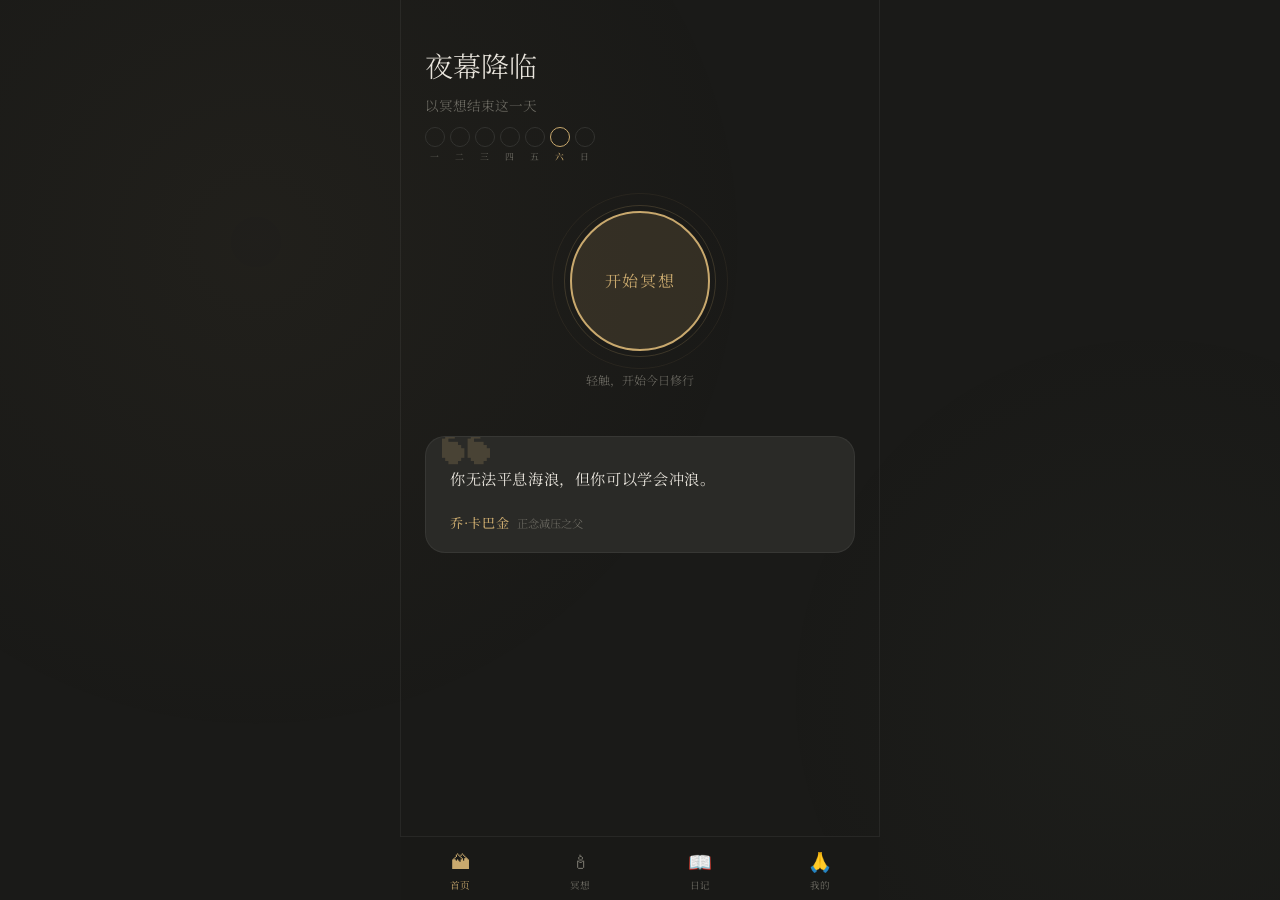
==== commit b5518241: "新增正念导师金句，调整心情记录交互，调整计时页交互，调整设置页" ====
--- a/index.html
+++ b/index.html
@@ -14,7 +14,7 @@
 
 <div class="app-container">
   <div class="page-content">
-    <div class="home-top-row">
+    <div class="home-top">
       <div class="home-greeting">
         <h1 id="greeting-text">静坐片刻</h1>
         <p id="greeting-sub">让心安住于当下</p>
@@ -27,15 +27,9 @@
       <div class="start-hint">轻触，开始今日修行</div>
     </div>
 
-    <!-- 近30天心情 -->
-    <div class="mood-scatter-section">
-      <div class="section-header">
-        <h2>近30天心情</h2>
-      </div>
-      <div class="mood-scatter-container" id="mood-scatter">
-        <div class="mood-scatter-empty">尚无冥想记录</div>
-      </div>
-    </div>
+    <!-- 每日金句 -->
+    <div class="wisdom-section" id="wisdom-section"></div>
+
   </div>
 </div>
 
--- a/css/style.css
+++ b/css/style.css
@@ -144,16 +144,13 @@
   to { opacity: 1; transform: translateY(0); }
 }
 
-/* ===== Home: Top Row (Greeting + Week Dots) ===== */
-.home-top-row {
-  display: flex;
-  align-items: flex-start;
-  justify-content: space-between;
-  gap: 12px;
+/* ===== Home: Top Area (Greeting + Week Dots stacked) ===== */
+.home-top {
   padding: 48px 0 8px;
 }
 
-.home-greeting { flex: 1; }
+.home-greeting {
+}
 
 .home-greeting h1 {
   font-family: var(--font-display);
@@ -170,14 +167,13 @@
   font-weight: 300;
 }
 
-/* ===== Week Section (compact, right side of greeting) ===== */
+/* ===== Week Section (below greeting, left-aligned) ===== */
 .week-dots {
   display: flex;
   flex-direction: column;
-  align-items: center;
+  align-items: flex-start;
   gap: 4px;
-  padding-top: 8px;
-  flex-shrink: 0;
+  margin-top: 12px;
 }
 
 .week-dot-row {
@@ -238,7 +234,7 @@
 
 /* ===== Mood Scatter Section ===== */
 .mood-scatter-section {
-  margin-top: 4px;
+  margin-top: 24px;
 }
 
 .mood-scatter-container {
@@ -358,6 +354,65 @@
   font-weight: 300;
 }
 
+/* ===== Wisdom Quote Card ===== */
+.wisdom-section {
+  margin-top: 8px;
+  padding-bottom: 16px;
+}
+
+.wisdom-card {
+  position: relative;
+  background: var(--bg-card);
+  border: 1px solid var(--border-subtle);
+  border-radius: var(--radius-lg);
+  padding: 28px 24px 20px;
+  overflow: hidden;
+}
+
+.wisdom-deco {
+  position: absolute;
+  top: -4px;
+  left: 16px;
+  font-size: 3.2rem;
+  color: var(--accent-gold);
+  opacity: 0.2;
+  font-family: var(--font-display);
+  line-height: 1;
+  user-select: none;
+}
+
+.wisdom-text {
+  font-size: 0.95rem;
+  font-weight: 400;
+  color: var(--text-primary);
+  line-height: 1.8;
+  letter-spacing: 0.04em;
+  margin-bottom: 20px;
+  position: relative;
+  z-index: 1;
+}
+
+.wisdom-author {
+  display: flex;
+  align-items: baseline;
+  gap: 8px;
+  position: relative;
+  z-index: 1;
+}
+
+.wisdom-author-name {
+  font-size: 0.82rem;
+  font-weight: 500;
+  color: var(--accent-gold);
+  letter-spacing: 0.05em;
+}
+
+.wisdom-author-title {
+  font-size: 0.7rem;
+  font-weight: 300;
+  color: var(--text-muted);
+}
+
 /* ===== Section Header ===== */
 .section-header {
   display: flex;
@@ -486,6 +541,213 @@
 
 .mood-icon { font-size: 1.4rem; margin-bottom: 6px; display: block; }
 .mood-name { font-size: 0.72rem; color: var(--text-secondary); font-weight: 400; }
+
+/* ===== Two-step Mood Sheet ===== */
+.mood-sheet-header {
+  display: flex;
+  align-items: center;
+  justify-content: space-between;
+  margin-bottom: 16px;
+}
+
+.mood-sheet-back {
+  width: 32px; height: 32px;
+  border-radius: 50%;
+  border: 1px solid var(--border-light);
+  background: transparent;
+  color: var(--text-secondary);
+  font-size: 1rem;
+  cursor: pointer;
+  display: flex;
+  align-items: center;
+  justify-content: center;
+  transition: all 0.2s ease;
+  flex-shrink: 0;
+}
+.mood-sheet-back:hover {
+  border-color: var(--accent-gold);
+  color: var(--accent-gold);
+}
+.mood-sheet-back.hidden {
+  opacity: 0;
+  pointer-events: none;
+}
+
+.mood-sheet-title-center {
+  flex: 1;
+  text-align: center;
+  font-family: var(--font-display);
+  font-size: 1.05rem;
+  font-weight: 400;
+  color: var(--text-primary);
+}
+
+.mood-sheet-close {
+  width: 32px; height: 32px;
+  border-radius: 50%;
+  border: none;
+  background: transparent;
+  color: var(--text-secondary);
+  font-size: 1rem;
+  cursor: pointer;
+  display: flex;
+  align-items: center;
+  justify-content: center;
+  flex-shrink: 0;
+  transition: color 0.2s ease;
+}
+.mood-sheet-close:hover {
+  color: var(--accent-gold);
+}
+
+/* Step 1: Category Row */
+.mood-cat-row {
+  display: flex;
+  gap: 8px;
+  padding: 0 4px;
+}
+
+.mood-cat-item {
+  flex: 1;
+  display: flex;
+  flex-direction: column;
+  align-items: center;
+  gap: 6px;
+  padding: 14px 4px 12px;
+  background: var(--bg-card);
+  border: 1px solid var(--border-subtle);
+  border-radius: var(--radius-md);
+  cursor: pointer;
+  transition: all 0.25s ease;
+  user-select: none;
+}
+.mood-cat-item:hover {
+  border-color: var(--border-light);
+  transform: translateY(-1px);
+}
+.mood-cat-item.selected {
+  border-color: var(--accent-gold);
+  background: var(--accent-gold-soft);
+}
+
+.mood-cat-icon {
+  font-size: 1.5rem;
+  line-height: 1;
+}
+
+.mood-cat-name {
+  font-size: 0.6rem;
+  color: var(--text-secondary);
+  font-weight: 400;
+  text-align: center;
+  line-height: 1.3;
+  white-space: nowrap;
+}
+.mood-cat-item.selected .mood-cat-name {
+  color: var(--accent-gold);
+}
+
+/* Step 2: Feeling Tags */
+.mood-feelings-wrap {
+  display: none;
+}
+.mood-feelings-wrap.active {
+  display: block;
+  animation: fadeIn 0.25s ease;
+}
+
+.mood-feelings-label {
+  font-size: 0.72rem;
+  color: var(--text-muted);
+  margin-bottom: 12px;
+  text-align: center;
+}
+
+.mood-feelings-grid {
+  display: flex;
+  flex-wrap: wrap;
+  gap: 8px;
+  justify-content: center;
+  padding: 0 8px;
+}
+
+.mood-feeling-chip {
+  padding: 8px 16px;
+  background: var(--bg-card);
+  border: 1px solid var(--border-subtle);
+  border-radius: 20px;
+  font-family: var(--font-serif);
+  font-size: 0.82rem;
+  color: var(--text-secondary);
+  cursor: pointer;
+  transition: all 0.2s ease;
+  user-select: none;
+}
+.mood-feeling-chip:hover {
+  border-color: var(--border-light);
+}
+.mood-feeling-chip.selected {
+  border-color: var(--accent-gold);
+  background: var(--accent-gold-soft);
+  color: var(--accent-gold);
+}
+
+.mood-feelings-confirm {
+  width: 100%;
+  padding: 14px;
+  border: none;
+  border-radius: var(--radius-lg);
+  background: var(--accent-gold);
+  color: var(--bg-deep);
+  font-family: var(--font-serif);
+  font-size: 0.95rem;
+  font-weight: 500;
+  cursor: pointer;
+  letter-spacing: 0.1em;
+  margin-top: 20px;
+  transition: all 0.3s ease;
+}
+.mood-feelings-confirm:hover {
+  background: #d4b578;
+}
+.mood-feelings-confirm:disabled {
+  opacity: 0.4;
+  cursor: not-allowed;
+}
+
+/* Reflection page: mood trigger area */
+.mood-trigger {
+  display: flex;
+  align-items: center;
+  justify-content: center;
+  gap: 8px;
+  padding: 16px;
+  background: var(--bg-card);
+  border: 1px solid var(--border-subtle);
+  border-radius: var(--radius-md);
+  cursor: pointer;
+  transition: all 0.3s ease;
+  min-height: 56px;
+}
+.mood-trigger:hover {
+  border-color: var(--border-light);
+}
+.mood-trigger.has-mood {
+  border-color: var(--accent-gold);
+  background: var(--accent-gold-soft);
+}
+
+.mood-trigger-icon {
+  font-size: 1.3rem;
+}
+.mood-trigger-text {
+  font-size: 0.85rem;
+  color: var(--text-secondary);
+  font-weight: 300;
+}
+.mood-trigger.has-mood .mood-trigger-text {
+  color: var(--accent-gold);
+}
 
 .type-scroll {
   display: flex;
@@ -823,8 +1085,18 @@
 
 .custom-dur-confirm:hover { background: #d4b578; }
 
+/* ===== Begin Button (Fixed) ===== */
+.begin-btn-spacer {
+  height: 72px; /* reserve space for fixed button */
+}
+
 .begin-btn {
-  width: 100%;
+  position: fixed;
+  bottom: 68px; /* above tab-bar */
+  left: 50%;
+  transform: translateX(-50%);
+  width: calc(100% - 48px);
+  max-width: 432px; /* match 480px container - 48px padding */
   padding: 16px;
   border: 1px solid var(--accent-gold);
   border-radius: var(--radius-lg);
@@ -836,7 +1108,9 @@
   cursor: pointer;
   letter-spacing: 0.15em;
   transition: all 0.3s ease;
-  margin-top: 16px;
+  z-index: 100;
+  backdrop-filter: blur(12px);
+  -webkit-backdrop-filter: blur(12px);
 }
 
 .begin-btn:hover { background: rgba(201,169,110,0.25); }
@@ -928,7 +1202,6 @@
 
 .timer-controls {
   display: flex;
-  gap: 24px;
   align-items: center;
   justify-content: center;
 }
@@ -958,6 +1231,107 @@
   background: var(--accent-gold-soft);
   color: var(--accent-gold);
   font-size: 1.2rem;
+}
+
+/* ===== Timer Finish Button (appears on pause, fixed at bottom) ===== */
+.timer-finish-btn {
+  position: fixed;
+  bottom: 32px;
+  left: 50%;
+  transform: translateX(-50%);
+  width: calc(100% - 48px);
+  max-width: 432px;
+  padding: 16px;
+  border: 1px solid var(--accent-gold);
+  border-radius: var(--radius-lg);
+  background: var(--accent-gold-soft);
+  color: var(--accent-gold);
+  font-family: var(--font-serif);
+  font-size: 1rem;
+  font-weight: 400;
+  cursor: pointer;
+  letter-spacing: 0.15em;
+  transition: all 0.3s ease;
+  z-index: 100;
+  backdrop-filter: blur(12px);
+  -webkit-backdrop-filter: blur(12px);
+  opacity: 0;
+  pointer-events: none;
+}
+
+.timer-finish-btn.visible {
+  opacity: 1;
+  pointer-events: auto;
+}
+
+.timer-finish-btn:hover {
+  background: rgba(201,169,110,0.25);
+}
+
+/* Cancel button — top-left corner, hidden after 1 min */
+.timer-cancel-btn {
+  position: fixed;
+  top: 16px;
+  left: 16px;
+  width: 40px;
+  height: 40px;
+  border-radius: 50%;
+  border: 1px solid var(--border-light);
+  background: var(--bg-card);
+  color: var(--text-muted);
+  font-size: 0.9rem;
+  cursor: pointer;
+  display: flex;
+  align-items: center;
+  justify-content: center;
+  z-index: 110;
+  transition: all 0.3s ease;
+}
+
+.timer-cancel-btn:hover {
+  border-color: var(--accent-gold);
+  color: var(--accent-gold);
+}
+
+.timer-cancel-btn.hidden {
+  opacity: 0;
+  pointer-events: none;
+}
+
+/* ===== Timer Mood Button (top-right, hidden after 1 min) ===== */
+.timer-mood-btn {
+  position: fixed;
+  top: 16px;
+  right: 16px;
+  width: 40px;
+  height: 40px;
+  border-radius: 50%;
+  border: 1px solid var(--border-light);
+  background: var(--bg-card);
+  font-size: 1.1rem;
+  cursor: pointer;
+  display: flex;
+  align-items: center;
+  justify-content: center;
+  z-index: 110;
+  transition: all 0.3s ease;
+  padding: 0;
+  line-height: 1;
+}
+
+.timer-mood-btn:hover {
+  border-color: var(--accent-gold);
+  transform: scale(1.1);
+}
+
+.timer-mood-btn.selected {
+  border-color: var(--accent-gold);
+  background: var(--accent-gold-soft);
+}
+
+.timer-mood-btn.hidden {
+  opacity: 0;
+  pointer-events: none;
 }
 
 /* ===== Reflection ===== */
@@ -1513,6 +1887,172 @@
   background: var(--bg-deep);
 }
 
+/* ===== Settings List (main settings page) ===== */
+.settings-list {
+  margin-top: 16px;
+}
+
+.settings-row {
+  display: flex;
+  align-items: center;
+  justify-content: space-between;
+  padding: 18px 20px;
+  background: var(--bg-card);
+  border: 1px solid var(--border-subtle);
+  border-radius: var(--radius-md);
+  margin-bottom: 10px;
+  cursor: pointer;
+  transition: all 0.25s ease;
+  text-decoration: none;
+  color: inherit;
+}
+
+.settings-row:hover {
+  border-color: var(--border-light);
+  transform: translateY(-1px);
+}
+
+.settings-row-left {
+  display: flex;
+  align-items: center;
+  gap: 14px;
+}
+
+.settings-row-icon {
+  font-size: 1.3rem;
+  flex-shrink: 0;
+  width: 28px;
+  text-align: center;
+}
+
+.settings-row-info {
+  display: flex;
+  flex-direction: column;
+  gap: 3px;
+}
+
+.settings-row-title {
+  font-size: 0.9rem;
+  font-weight: 400;
+  color: var(--text-primary);
+}
+
+.settings-row-sub {
+  font-size: 0.7rem;
+  color: var(--text-muted);
+  font-weight: 300;
+}
+
+.settings-row-arrow {
+  font-size: 1.2rem;
+  color: var(--text-muted);
+  flex-shrink: 0;
+  transition: color 0.2s ease;
+}
+
+.settings-row:hover .settings-row-arrow {
+  color: var(--accent-gold);
+}
+
+/* ===== About Modal ===== */
+.about-overlay {
+  display: none;
+  position: fixed;
+  inset: 0;
+  background: rgba(0,0,0,0.6);
+  z-index: 250;
+  align-items: flex-end;
+  justify-content: center;
+}
+
+.about-overlay.active {
+  display: flex;
+  animation: fadeIn 0.3s ease;
+}
+
+.about-sheet {
+  width: 100%;
+  max-width: 480px;
+  background: var(--bg-surface);
+  border-radius: var(--radius-xl) var(--radius-xl) 0 0;
+  padding: 8px 32px 40px;
+  text-align: center;
+  animation: slideUp 0.35s ease;
+}
+
+.about-sheet-handle {
+  width: 36px;
+  height: 4px;
+  background: var(--text-muted);
+  border-radius: 2px;
+  margin: 8px auto 24px;
+}
+
+.about-logo {
+  font-family: var(--font-display);
+  font-size: 2rem;
+  font-weight: 300;
+  color: var(--accent-gold);
+  letter-spacing: 0.2em;
+  margin-bottom: 6px;
+}
+
+.about-name {
+  font-family: var(--font-serif);
+  font-size: 0.85rem;
+  color: var(--text-secondary);
+  margin-bottom: 4px;
+  font-weight: 400;
+}
+
+.about-version {
+  font-size: 0.72rem;
+  color: var(--text-muted);
+  margin-bottom: 20px;
+  font-weight: 300;
+}
+
+.about-desc {
+  font-size: 0.8rem;
+  color: var(--text-secondary);
+  line-height: 1.8;
+  font-weight: 300;
+  margin-bottom: 20px;
+}
+
+.about-divider {
+  width: 40px;
+  height: 1px;
+  background: var(--border-light);
+  margin: 0 auto 16px;
+}
+
+.about-footer {
+  font-size: 0.72rem;
+  color: var(--text-muted);
+  font-style: italic;
+  font-weight: 300;
+  margin-bottom: 24px;
+}
+
+.about-close-btn {
+  width: 100%;
+  padding: 14px;
+  border: 1px solid var(--border-subtle);
+  border-radius: var(--radius-lg);
+  background: transparent;
+  color: var(--text-secondary);
+  font-family: var(--font-serif);
+  font-size: 0.9rem;
+  cursor: pointer;
+  transition: all 0.3s ease;
+}
+
+.about-close-btn:hover {
+  border-color: var(--accent-gold);
+  color: var(--accent-gold);
+}
+
 /* Nav back button */
 .nav-back {
   font-size: 1.2rem;
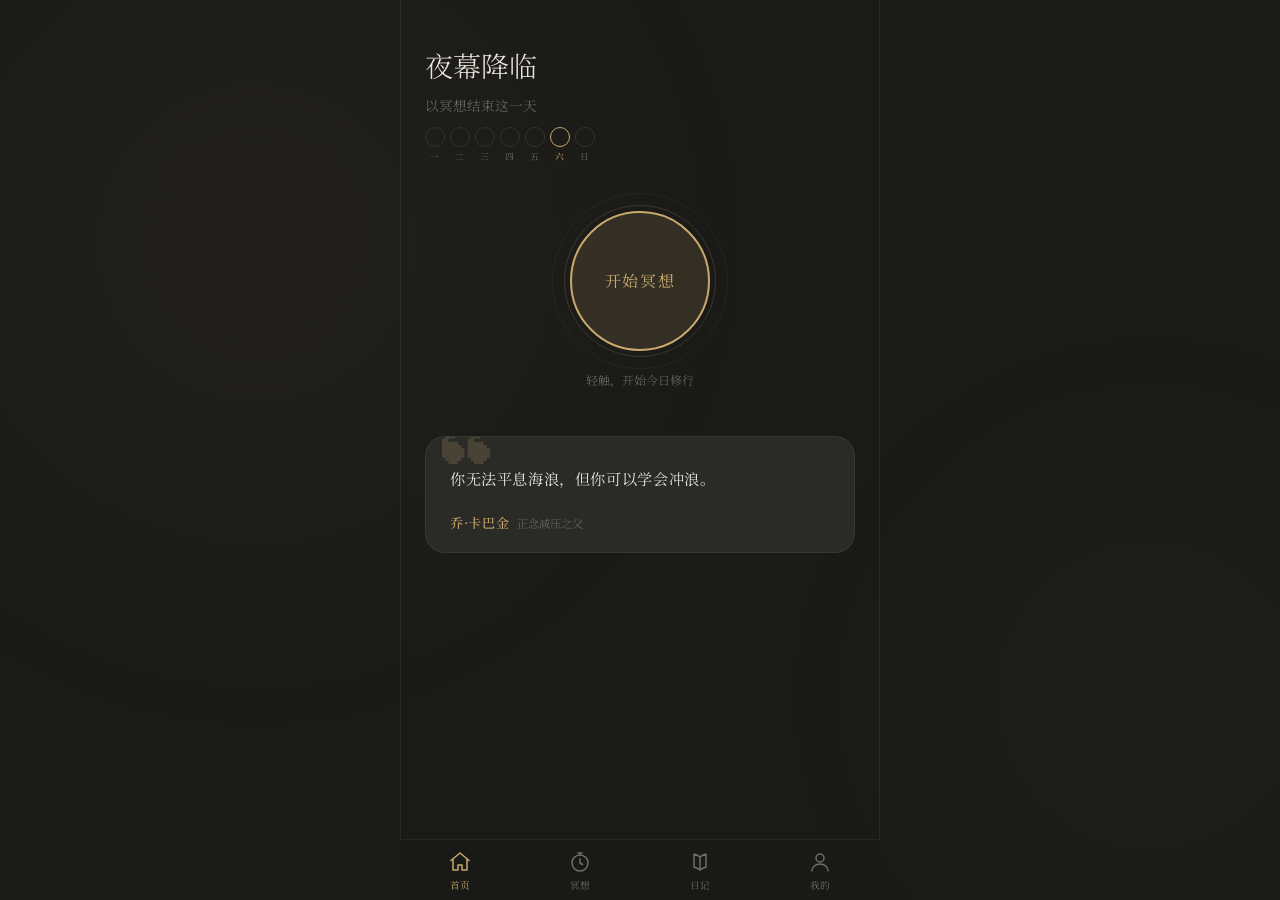
==== commit b84ab92c: "feat: SVG图标体系重构 + 冥想页默认值 + 反馈页跳转优化 - 修复 SVG_ATTR 声明顺序导致 ALL_TYPES TDZ 报错，冥想页/设置页无法显示 - 新建 css/icons." ====
--- a/index.html
+++ b/index.html
@@ -7,6 +7,7 @@
 <link rel="preconnect" href="https://fonts.googleapis.com">
 <link href="https://fonts.googleapis.com/css2?family=Noto+Serif+SC:wght@200;300;400;500;600&family=EB+Garamond:ital,wght@0,400;0,500;1,400&display=swap" rel="stylesheet">
 <link rel="stylesheet" href="css/style.css">
+<link rel="stylesheet" href="css/icons.css">
 </head>
 <body>
 
@@ -35,19 +36,19 @@
 
 <div class="tab-bar">
   <a class="tab-item active" href="index.html">
-    <span class="tab-icon">🏔</span>
+    <svg class="tab-icon" viewBox="0 0 24 24" fill="none" stroke="currentColor" stroke-width="1.5" stroke-linecap="round" stroke-linejoin="round"><path d="M3 10.5L12 3l9 7.5"/><path d="M5 9.5V20h5v-5h4v5h5V9.5"/></svg>
     <span class="tab-label">首页</span>
   </a>
   <a class="tab-item" href="meditate.html">
-    <span class="tab-icon">🕯</span>
+    <svg class="tab-icon" viewBox="0 0 24 24" fill="none" stroke="currentColor" stroke-width="1.5" stroke-linecap="round" stroke-linejoin="round"><circle cx="12" cy="13" r="8"/><path d="M12 9v4l2.5 1.5"/><path d="M12 5v-2"/><path d="M10 3h4"/></svg>
     <span class="tab-label">冥想</span>
   </a>
   <a class="tab-item" href="journal.html">
-    <span class="tab-icon">📖</span>
+    <svg class="tab-icon" viewBox="0 0 24 24" fill="none" stroke="currentColor" stroke-width="1.5" stroke-linecap="round" stroke-linejoin="round"><path d="M12 20c-1.5-1.5-6-3-6-3V4c0 0 4.5 1.5 6 3 1.5-1.5 6-3 6-3v13c0 0-4.5 1.5-6 3z"/><path d="M12 7v13"/></svg>
     <span class="tab-label">日记</span>
   </a>
   <a class="tab-item" href="profile.html">
-    <span class="tab-icon">🙏</span>
+    <svg class="tab-icon" viewBox="0 0 24 24" fill="none" stroke="currentColor" stroke-width="1.5" stroke-linecap="round" stroke-linejoin="round"><circle cx="12" cy="8" r="4"/><path d="M4 21c0-4 3.5-7 8-7s8 3 8 7"/></svg>
     <span class="tab-label">我的</span>
   </a>
 </div>
--- a/css/style.css
+++ b/css/style.css
@@ -777,7 +777,7 @@
   background: var(--accent-sage-soft);
 }
 
-.type-icon { font-size: 1.3rem; margin-bottom: 6px; display: block; }
+/* .type-icon → css/icons.css */
 .type-name { font-size: 0.72rem; color: var(--text-secondary); font-weight: 400; }
 
 .duration-presets { display: flex; flex-wrap: wrap; gap: 10px; margin-bottom: 16px; }
@@ -833,7 +833,7 @@
   background: var(--accent-gold-soft);
 }
 
-.sound-option .sound-icon { font-size: 1.4rem; display: block; margin-bottom: 6px; }
+/* .sound-icon → css/icons.css */
 .sound-option .sound-name { font-size: 0.72rem; color: var(--text-secondary); font-weight: 400; }
 
 .sound-option .sound-play {
@@ -997,7 +997,7 @@
   background: var(--accent-sage-soft);
 }
 
-.type-picker-icon { font-size: 1.1rem; flex-shrink: 0; }
+/* .type-picker-icon → css/icons.css */
 
 .type-picker-name {
   font-size: 0.82rem;
@@ -1143,17 +1143,7 @@
   flex-shrink: 0;
 }
 
-.timer-ring-svg { width: 100%; height: 100%; transform: rotate(-90deg); }
-
-.timer-ring-bg { fill: none; stroke: var(--bg-elevated); stroke-width: 3; }
-
-.timer-ring-progress {
-  fill: none;
-  stroke: var(--accent-gold);
-  stroke-width: 3;
-  stroke-linecap: round;
-  transition: stroke-dashoffset 1s linear;
-}
+/* .timer-ring-svg / .timer-ring-bg / .timer-ring-progress → css/icons.css */
 
 .timer-display {
   position: absolute;
@@ -1700,7 +1690,7 @@
 
 .tab-item.active { color: var(--accent-gold); }
 
-.tab-icon { font-size: 1.2rem; margin-bottom: 4px; }
+/* .tab-icon → css/icons.css */
 .tab-label { font-size: 0.6rem; letter-spacing: 0.05em; }
 
 /* ===== Confirm Modal ===== */
@@ -1841,10 +1831,7 @@
   background: var(--accent-gold-soft);
 }
 
-.type-toggle-icon {
-  font-size: 1.2rem;
-  flex-shrink: 0;
-}
+/* .type-toggle-icon → css/icons.css */
 
 .type-toggle-name {
   flex: 1;
--- a/css/icons.css
+++ b/css/icons.css
@@ -0,0 +1,60 @@
+/* ===== SVG Icon Styles ===== */
+/* 集中管理所有项目内联 SVG 图标的尺寸与样式，便于统一维护迭代 */
+
+/* ---------- Tab Bar 底部导航图标 ---------- */
+.tab-icon {
+  width: 24px;
+  height: 24px;
+  margin-bottom: 4px;
+}
+
+/* ---------- 冥想类型图标（设置页-类型选择区） ---------- */
+.type-icon {
+  width: 28px;
+  height: 28px;
+  margin-bottom: 6px;
+  display: inline-block;
+}
+
+/* ---------- 冥想类型图标（类型偏好开关列表） ---------- */
+.type-toggle-icon {
+  width: 22px;
+  height: 22px;
+  flex-shrink: 0;
+}
+
+/* ---------- 冥想类型图标（类型选择器弹窗） ---------- */
+.type-picker-icon {
+  width: 20px;
+  height: 20px;
+  flex-shrink: 0;
+}
+
+/* ---------- 结束提示音图标 ---------- */
+.sound-option .sound-icon {
+  width: 28px;
+  height: 28px;
+  display: inline-block;
+  margin-bottom: 6px;
+}
+
+/* ---------- 计时器环形 SVG ---------- */
+.timer-ring-svg {
+  width: 100%;
+  height: 100%;
+  transform: rotate(-90deg);
+}
+
+.timer-ring-bg {
+  fill: none;
+  stroke: var(--bg-elevated);
+  stroke-width: 3;
+}
+
+.timer-ring-progress {
+  fill: none;
+  stroke: var(--accent-gold);
+  stroke-width: 3;
+  stroke-linecap: round;
+  transition: stroke-dashoffset 1s linear;
+}
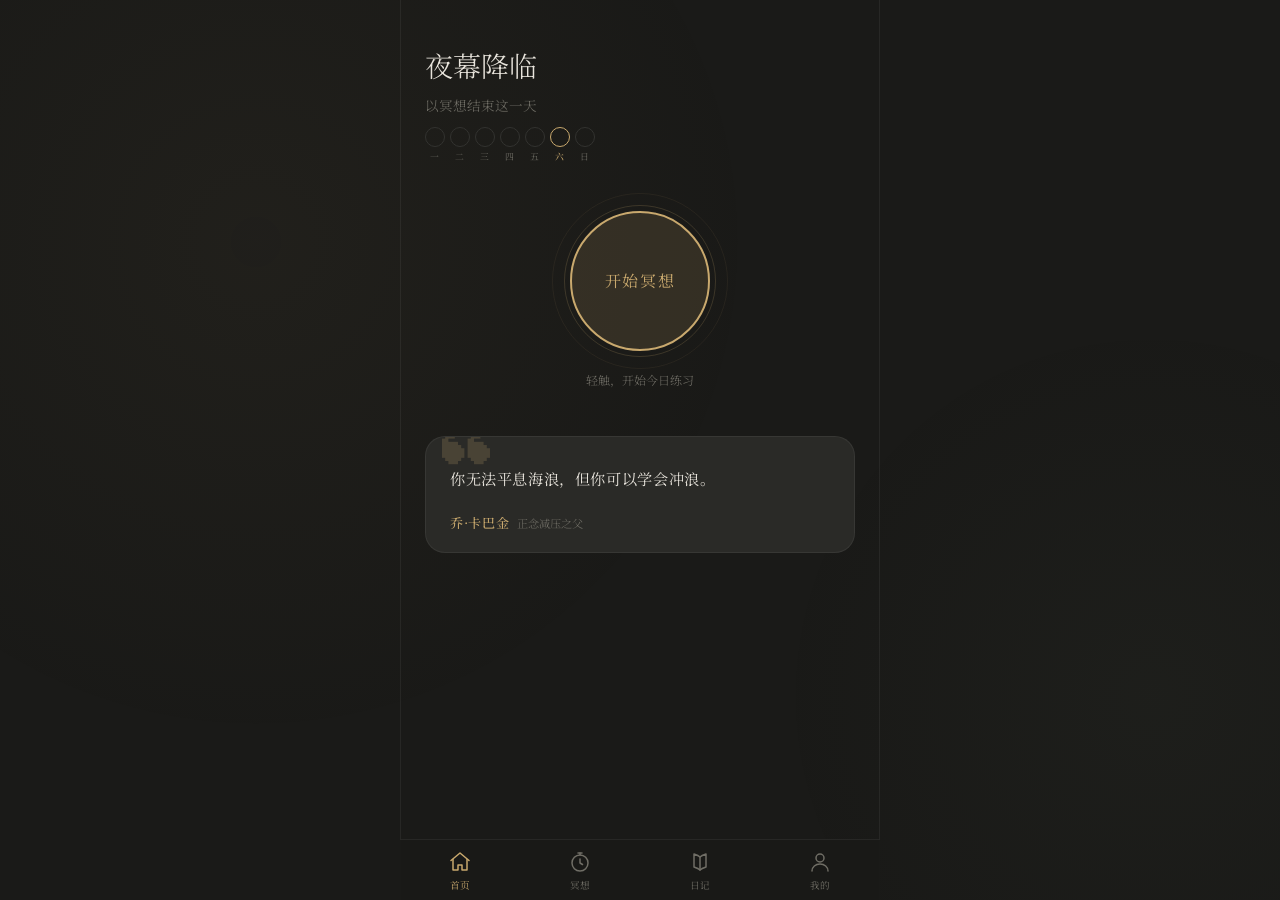
==== commit bc06e74e: "feat: 新增时长偏好设置功能 - 新增 dur-prefs.html 时长偏好页面（3~5项多选） - 新增 ALL_DURATIONS 常量（10个候选项） - store.js 新增 enab" ====
--- a/index.html
+++ b/index.html
@@ -3,7 +3,7 @@
 <head>
 <meta charset="UTF-8">
 <meta name="viewport" content="width=device-width, initial-scale=1.0">
-<title>禅心 · 冥想日记</title>
+<title>联结 · 冥想日记</title>
 <link rel="preconnect" href="https://fonts.googleapis.com">
 <link href="https://fonts.googleapis.com/css2?family=Noto+Serif+SC:wght@200;300;400;500;600&family=EB+Garamond:ital,wght@0,400;0,500;1,400&display=swap" rel="stylesheet">
 <link rel="stylesheet" href="css/style.css">
@@ -25,7 +25,7 @@
 
     <div class="start-section">
       <a href="meditate.html" class="start-btn">开始冥想</a>
-      <div class="start-hint">轻触，开始今日修行</div>
+      <div class="start-hint">轻触，开始今日练习</div>
     </div>
 
     <!-- 每日金句 -->
--- a/css/style.css
+++ b/css/style.css
@@ -1874,6 +1874,46 @@
   background: var(--bg-deep);
 }
 
+/* ===== Duration Toggle (reuses switch styles from type-toggle) ===== */
+.dur-toggle-grid {
+  display: grid;
+  grid-template-columns: 1fr 1fr;
+  gap: 10px;
+}
+
+.dur-toggle-item {
+  display: flex;
+  align-items: center;
+  gap: 10px;
+  padding: 14px 14px;
+  background: var(--bg-card);
+  border: 1px solid var(--border-subtle);
+  border-radius: var(--radius-md);
+  cursor: pointer;
+  transition: all 0.25s ease;
+  user-select: none;
+}
+.dur-toggle-item:hover {
+  border-color: var(--border-light);
+}
+.dur-toggle-item.on {
+  border-color: var(--accent-gold);
+  background: var(--accent-gold-soft);
+}
+
+.dur-toggle-name {
+  flex: 1;
+  font-size: 0.82rem;
+  color: var(--text-secondary);
+  font-weight: 400;
+  white-space: nowrap;
+  overflow: hidden;
+  text-overflow: ellipsis;
+}
+.dur-toggle-item.on .dur-toggle-name {
+  color: var(--accent-gold);
+}
+
 /* ===== Settings List (main settings page) ===== */
 .settings-list {
   margin-top: 16px;
@@ -2040,6 +2080,147 @@
   color: var(--accent-gold);
 }
 
+/* ===== Contact Modal ===== */
+.contact-icon {
+  font-size: 2.4rem;
+  text-align: center;
+  margin-bottom: 8px;
+}
+
+.contact-methods {
+  width: 100%;
+  display: flex;
+  flex-direction: column;
+  gap: 10px;
+  margin-top: 12px;
+}
+
+.contact-method {
+  display: flex;
+  align-items: center;
+  gap: 12px;
+  padding: 14px 16px;
+  background: var(--bg-elevated);
+  border: 1px solid var(--border-subtle);
+  border-radius: var(--radius-md);
+  cursor: pointer;
+  transition: all 0.2s ease;
+}
+
+.contact-method:hover {
+  border-color: var(--accent-gold);
+  transform: translateY(-1px);
+}
+
+.contact-method-icon {
+  font-size: 1.3rem;
+  flex-shrink: 0;
+}
+
+.contact-method-info {
+  display: flex;
+  flex-direction: column;
+  gap: 2px;
+  flex: 1;
+}
+
+.contact-method-label {
+  font-size: 0.7rem;
+  color: var(--text-muted);
+  font-weight: 300;
+}
+
+.contact-method-value {
+  font-size: 0.85rem;
+  color: var(--text-primary);
+  font-weight: 400;
+  letter-spacing: 0.3px;
+}
+
+.contact-method-action {
+  font-size: 0.7rem;
+  color: var(--accent-gold);
+  font-weight: 400;
+  flex-shrink: 0;
+  padding: 4px 10px;
+  border: 1px solid var(--accent-gold-soft);
+  border-radius: var(--radius-sm);
+  transition: all 0.2s ease;
+}
+
+.contact-method:hover .contact-method-action {
+  background: var(--accent-gold-soft);
+}
+
+/* ===== Share Friend Modal ===== */
+.share-friend-icon {
+  font-size: 2.4rem;
+  text-align: center;
+  margin-bottom: 8px;
+}
+
+.share-friend-actions {
+  display: flex;
+  gap: 12px;
+  margin-top: 16px;
+  width: 100%;
+}
+
+.share-friend-btn {
+  flex: 1;
+  display: flex;
+  align-items: center;
+  justify-content: center;
+  gap: 6px;
+  padding: 12px 16px;
+  border-radius: var(--radius-md);
+  font-size: 0.85rem;
+  font-weight: 400;
+  cursor: pointer;
+  border: 1px solid var(--border-subtle);
+  background: var(--bg-card);
+  color: var(--text-primary);
+  transition: all 0.25s ease;
+}
+
+.share-friend-btn:hover {
+  transform: translateY(-1px);
+}
+
+.share-friend-btn.primary {
+  background: var(--accent-gold-soft);
+  border-color: var(--accent-gold);
+  color: var(--accent-gold);
+}
+
+.share-friend-btn.primary:hover {
+  background: var(--accent-gold);
+  color: #fff;
+}
+
+.share-friend-btn.wechat {
+  background: #07c16015;
+  border-color: #07c160;
+  color: #07c160;
+}
+
+.share-friend-btn.wechat:hover {
+  background: #07c160;
+  color: #fff;
+}
+
+.share-friend-btn-icon {
+  font-size: 1rem;
+}
+
+.share-friend-tip {
+  margin-top: 12px;
+  font-size: 0.72rem;
+  color: var(--accent-gold);
+  text-align: center;
+  min-height: 18px;
+}
+
 /* Nav back button */
 .nav-back {
   font-size: 1.2rem;
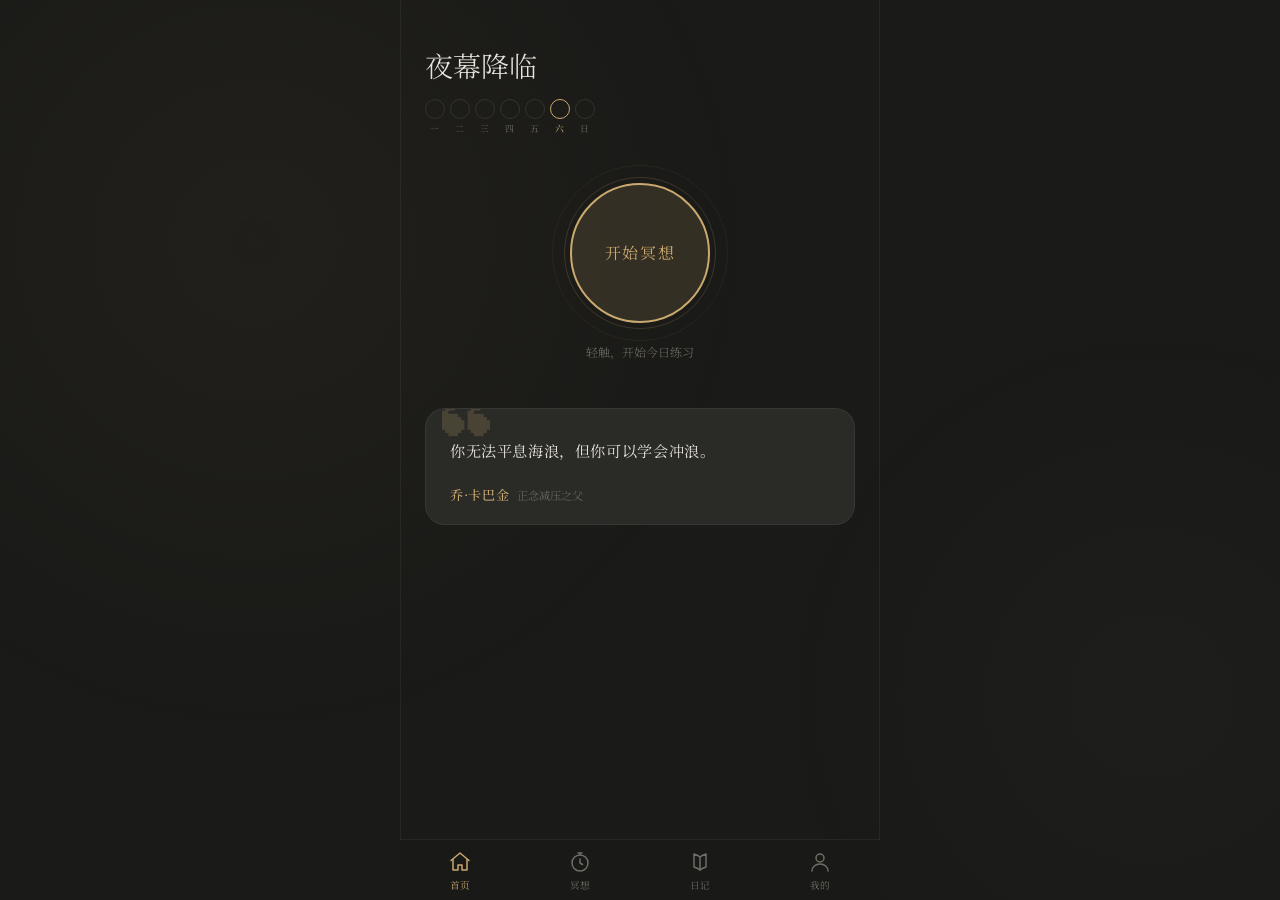
==== commit 9b7ecfc4: "refactor: 设置页图标SVG化 + 首页副标题隐藏 - settings.html: 11处emoji替换为data-icon属性，由JS渲染SVG - constants.js: 新增SET" ====
--- a/index.html
+++ b/index.html
@@ -18,7 +18,7 @@
     <div class="home-top">
       <div class="home-greeting">
         <h1 id="greeting-text">静坐片刻</h1>
-        <p id="greeting-sub">让心安住于当下</p>
+        <!-- <p id="greeting-sub">让心安住于当下</p> -->
       </div>
       <div class="week-dots" id="week-dots"></div>
     </div>
--- a/css/style.css
+++ b/css/style.css
@@ -1945,12 +1945,7 @@
   gap: 14px;
 }
 
-.settings-row-icon {
-  font-size: 1.3rem;
-  flex-shrink: 0;
-  width: 28px;
-  text-align: center;
-}
+/* .settings-row-icon → css/icons.css */
 
 .settings-row-info {
   display: flex;
@@ -2081,11 +2076,7 @@
 }
 
 /* ===== Contact Modal ===== */
-.contact-icon {
-  font-size: 2.4rem;
-  text-align: center;
-  margin-bottom: 8px;
-}
+/* .contact-icon → css/icons.css */
 
 .contact-methods {
   width: 100%;
@@ -2112,10 +2103,7 @@
   transform: translateY(-1px);
 }
 
-.contact-method-icon {
-  font-size: 1.3rem;
-  flex-shrink: 0;
-}
+/* .contact-method-icon → css/icons.css */
 
 .contact-method-info {
   display: flex;
@@ -2153,11 +2141,7 @@
 }
 
 /* ===== Share Friend Modal ===== */
-.share-friend-icon {
-  font-size: 2.4rem;
-  text-align: center;
-  margin-bottom: 8px;
-}
+/* .share-friend-icon → css/icons.css */
 
 .share-friend-actions {
   display: flex;
@@ -2209,9 +2193,7 @@
   color: #fff;
 }
 
-.share-friend-btn-icon {
-  font-size: 1rem;
-}
+/* .share-friend-btn-icon → css/icons.css */
 
 .share-friend-tip {
   margin-top: 12px;
--- a/css/icons.css
+++ b/css/icons.css
@@ -58,3 +58,35 @@
   stroke-linecap: round;
   transition: stroke-dashoffset 1s linear;
 }
+
+/* ---------- 设置页-列表行图标 ---------- */
+.settings-row-icon {
+  width: 22px;
+  height: 22px;
+  flex-shrink: 0;
+  color: var(--accent-gold);
+}
+
+/* ---------- 设置页-弹窗顶部大图标 ---------- */
+.contact-icon,
+.share-friend-icon {
+  width: 40px;
+  height: 40px;
+  color: var(--accent-gold);
+  text-align: center;
+  margin-bottom: 8px;
+}
+
+/* ---------- 设置页-联系方式行图标 ---------- */
+.contact-method-icon {
+  width: 22px;
+  height: 22px;
+  flex-shrink: 0;
+  color: var(--accent-gold);
+}
+
+/* ---------- 设置页-分享按钮内小图标 ---------- */
+.share-friend-btn-icon {
+  width: 16px;
+  height: 16px;
+}
